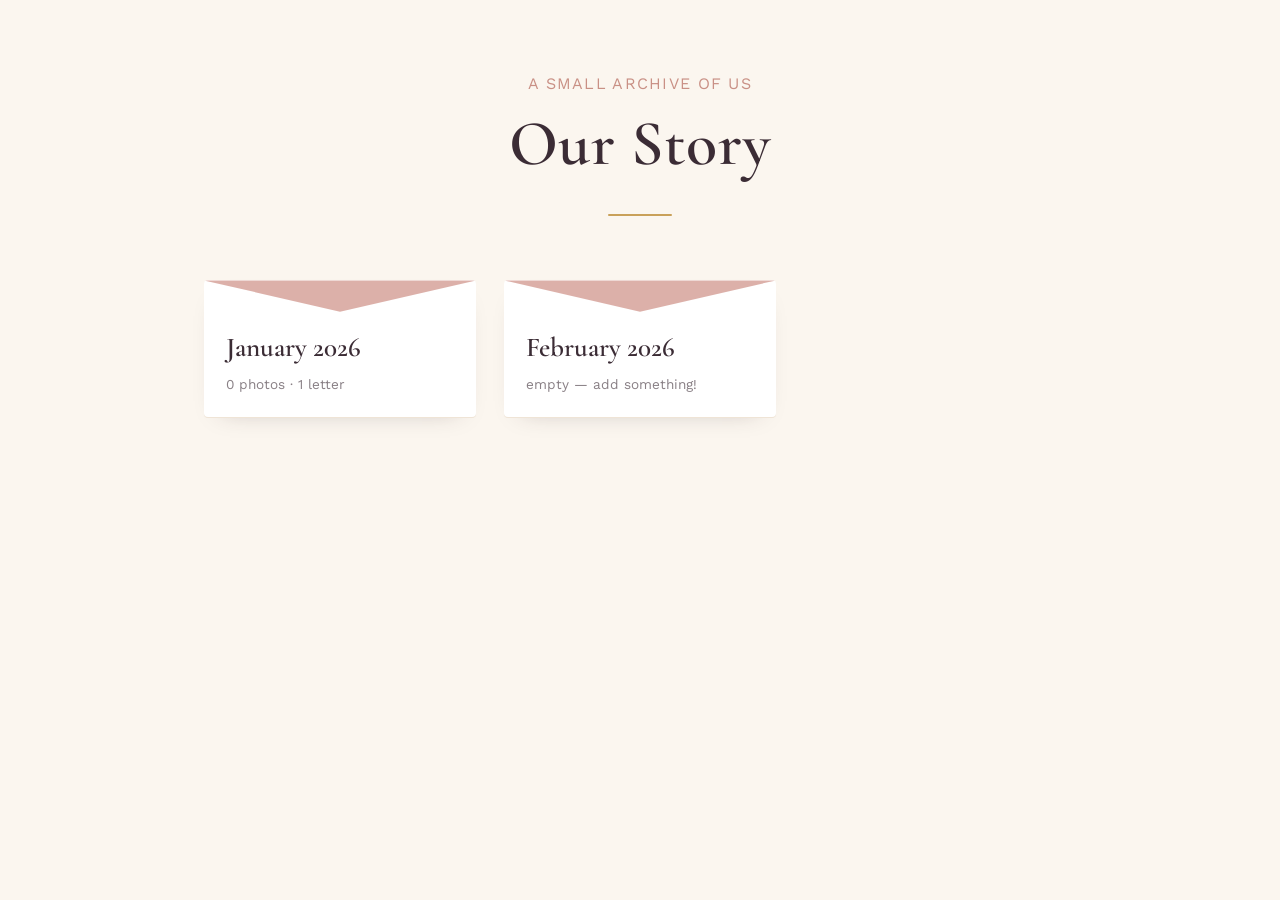
==== index.html @ 0b45001c "Add site files" ====
<!DOCTYPE html>
<html lang="en">
<head>
  <meta charset="UTF-8" />
  <meta name="viewport" content="width=device-width, initial-scale=1.0" />
  <title>Our Story</title>
  <link rel="preconnect" href="https://fonts.googleapis.com">
  <link href="https://fonts.googleapis.com/css2?family=Cormorant+Garamond:wght@500;600;700&family=Work+Sans:wght@400;500;600&display=swap" rel="stylesheet">
  <link rel="stylesheet" href="style.css" />
</head>
<body>

  <header class="site-header">
    <div class="subtitle">a small archive of us</div>
    <h1>Our Story</h1>
    <div class="rule"></div>
  </header>

  <main id="month-grid" class="month-grid">
    <!-- filled in by script.js -->
  </main>

  <script src="data.js"></script>
  <script src="script.js"></script>
</body>
</html>
---- style.css ----
/* ---------- Design tokens ---------- */
:root {
  --paper: #FBF6EF;
  --paper-shadow: #EFE4D6;
  --ink: #3B2C35;
  --rose: #D9A8A0;
  --rose-deep: #C17F73;
  --sage: #8A9B7E;
  --gold: #C9A15A;

  --font-display: 'Cormorant Garamond', Georgia, serif;
  --font-body: 'Work Sans', -apple-system, sans-serif;
}

* { box-sizing: border-box; }

body {
  margin: 0;
  background: var(--paper);
  color: var(--ink);
  font-family: var(--font-body);
  line-height: 1.5;
}

a { color: inherit; }

/* ---------- Header ---------- */
.site-header {
  text-align: center;
  padding: 4.5rem 1.5rem 3rem;
}

.site-header h1 {
  font-family: var(--font-display);
  font-weight: 600;
  font-size: clamp(2.4rem, 6vw, 4rem);
  margin: 0 0 0.4rem;
  letter-spacing: 0.01em;
}

.site-header .subtitle {
  font-size: 1rem;
  letter-spacing: 0.08em;
  text-transform: uppercase;
  color: var(--rose-deep);
  opacity: 0.85;
}

.site-header .rule {
  width: 64px;
  height: 2px;
  background: var(--gold);
  margin: 1.4rem auto 0;
  border-radius: 2px;
}

/* ---------- Month grid (the "envelopes") ---------- */
.month-grid {
  max-width: 920px;
  margin: 0 auto;
  padding: 1rem 1.5rem 5rem;
  display: grid;
  grid-template-columns: repeat(auto-fill, minmax(220px, 1fr));
  gap: 1.75rem;
}

.month-card {
  position: relative;
  display: block;
  background: #fff;
  border-radius: 4px;
  padding: 1.6rem 1.4rem 1.4rem;
  text-decoration: none;
  color: var(--ink);
  box-shadow: 0 1px 0 var(--paper-shadow), 0 10px 24px -18px rgba(59,44,53,0.35);
  transition: transform 0.25s ease, box-shadow 0.25s ease;
  overflow: hidden;
}

.month-card::before {
  /* the envelope flap */
  content: "";
  position: absolute;
  top: 0; left: 0; right: 0;
  height: 46px;
  background: var(--rose);
  clip-path: polygon(0 0, 50% 68%, 100% 0);
  opacity: 0.9;
}

.month-card:hover {
  transform: translateY(-4px);
  box-shadow: 0 1px 0 var(--paper-shadow), 0 16px 30px -16px rgba(59,44,53,0.4);
}

.month-card .month-label {
  position: relative;
  z-index: 1;
  font-family: var(--font-display);
  font-size: 1.7rem;
  font-weight: 600;
  margin: 1.4rem 0 0.3rem;
}

.month-card .month-meta {
  position: relative;
  z-index: 1;
  font-size: 0.85rem;
  color: var(--ink);
  opacity: 0.6;
}

.empty-state {
  text-align: center;
  padding: 3rem 1.5rem;
  opacity: 0.65;
  font-style: italic;
  font-family: var(--font-display);
  font-size: 1.3rem;
}

/* ---------- Month detail page ---------- */
.back-link {
  display: inline-block;
  margin: 2rem 0 0 2rem;
  font-size: 0.9rem;
  color: var(--rose-deep);
  text-decoration: none;
}
.back-link:hover { text-decoration: underline; }

.month-page-header {
  text-align: center;
  padding: 1.5rem 1.5rem 2.5rem;
}
.month-page-header h2 {
  font-family: var(--font-display);
  font-size: clamp(2rem, 5vw, 3.2rem);
  margin: 0;
}

.section-label {
  max-width: 900px;
  margin: 0 auto;
  padding: 0 1.5rem;
  font-size: 0.8rem;
  letter-spacing: 0.1em;
  text-transform: uppercase;
  color: var(--sage);
  font-weight: 600;
}

.photo-grid {
  max-width: 900px;
  margin: 0.8rem auto 3rem;
  padding: 0 1.5rem;
  display: grid;
  grid-template-columns: repeat(auto-fill, minmax(200px, 1fr));
  gap: 1rem;
}

.photo-grid img {
  width: 100%;
  aspect-ratio: 4 / 5;
  object-fit: cover;
  border-radius: 3px;
  box-shadow: 0 8px 20px -14px rgba(59,44,53,0.5);
  background: var(--paper-shadow);
}

.letters-list {
  max-width: 700px;
  margin: 0.8rem auto 4rem;
  padding: 0 1.5rem;
  display: flex;
  flex-direction: column;
  gap: 1.5rem;
}

.letter-card {
  background: #fff;
  border-left: 3px solid var(--rose);
  padding: 1.6rem 1.8rem;
  border-radius: 2px;
  box-shadow: 0 1px 0 var(--paper-shadow);
  white-space: pre-wrap;
  font-family: var(--font-display);
  font-size: 1.15rem;
  line-height: 1.7;
}

.no-content {
  text-align: center;
  opacity: 0.55;
  font-style: italic;
  padding: 1rem 1.5rem 2.5rem;
}
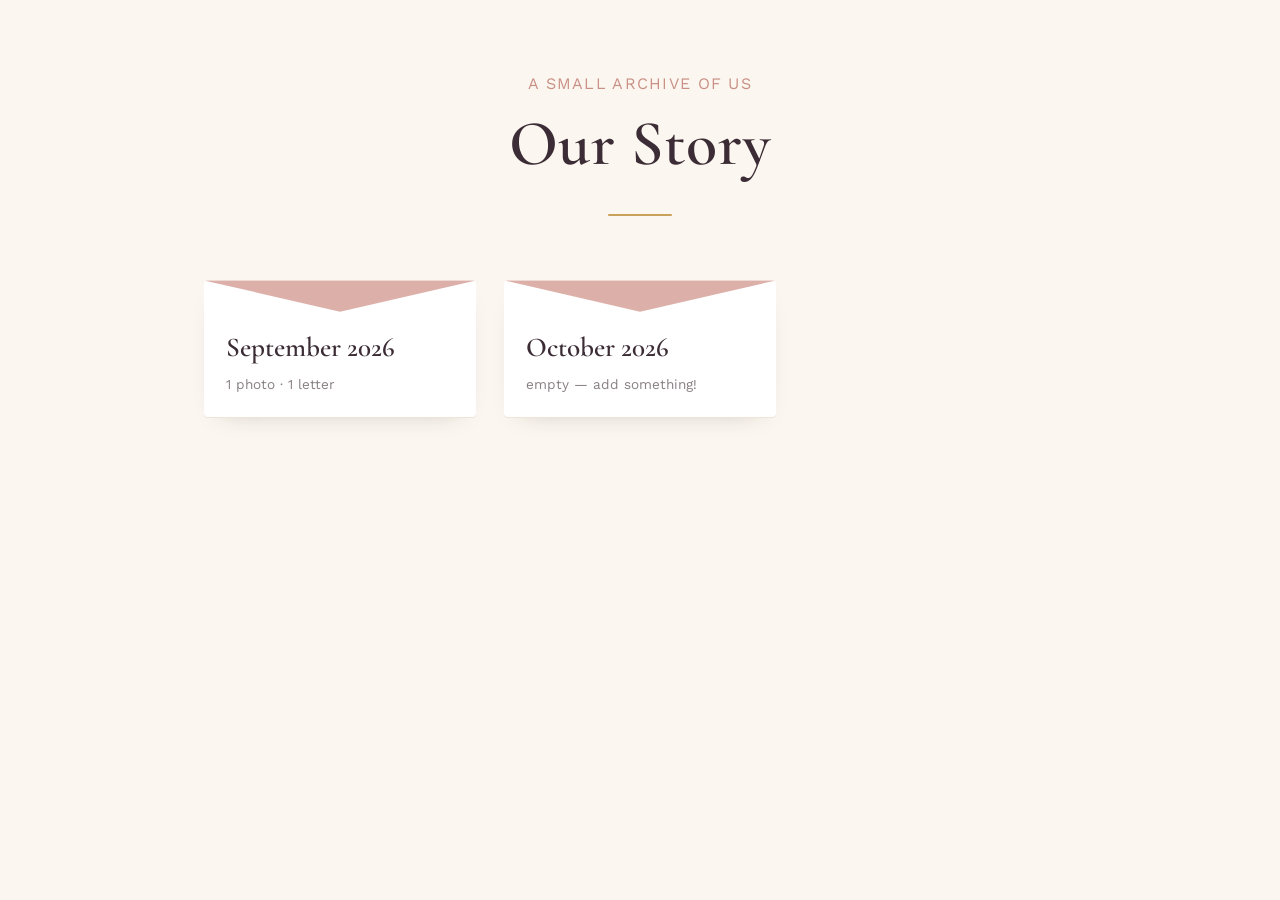
==== commit b12cb323: "changed name or title" ====
--- a/index.html
+++ b/index.html
@@ -3,7 +3,7 @@
 <head>
   <meta charset="UTF-8" />
   <meta name="viewport" content="width=device-width, initial-scale=1.0" />
-  <title>Our Story</title>
+  <title>Vhera and Charles Memos</title>
   <link rel="preconnect" href="https://fonts.googleapis.com">
   <link href="https://fonts.googleapis.com/css2?family=Cormorant+Garamond:wght@500;600;700&family=Work+Sans:wght@400;500;600&display=swap" rel="stylesheet">
   <link rel="stylesheet" href="style.css" />
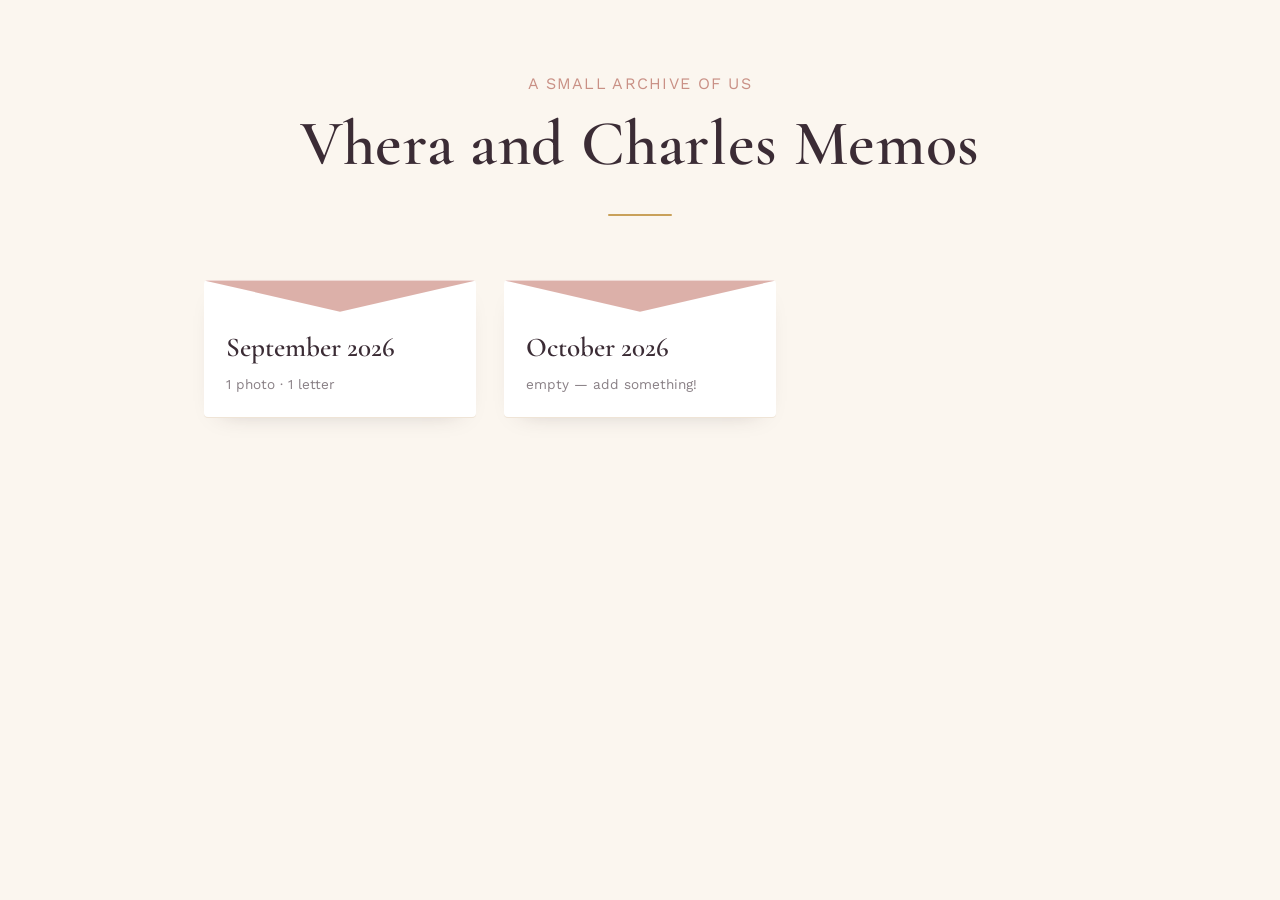
==== commit 51cbaf20: "rename" ====
--- a/index.html
+++ b/index.html
@@ -12,7 +12,7 @@
 
   <header class="site-header">
     <div class="subtitle">a small archive of us</div>
-    <h1>Our Story</h1>
+    <h1>Vhera and Charles Memos</h1>
     <div class="rule"></div>
   </header>
 
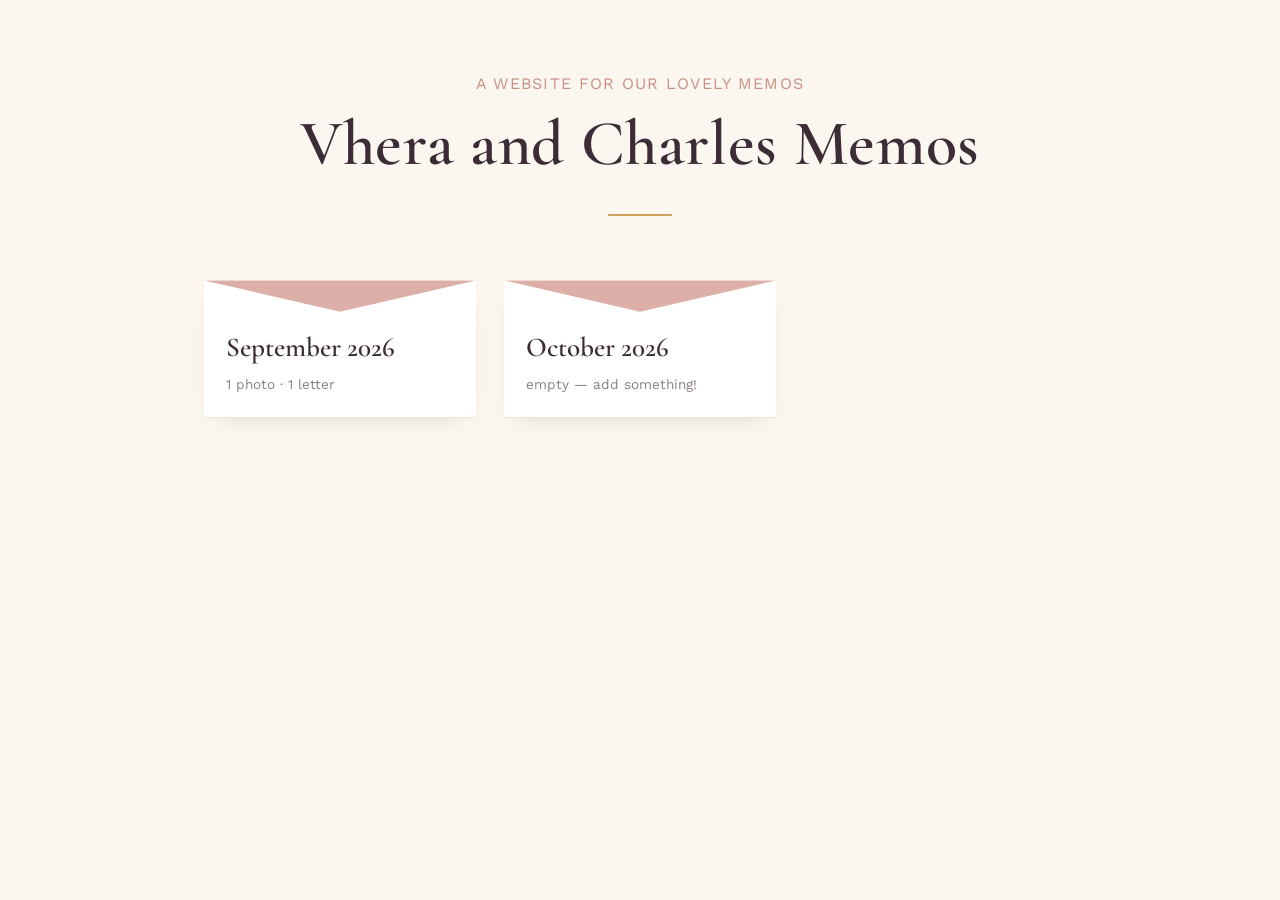
==== commit 219f75c9: "changed name" ====
--- a/index.html
+++ b/index.html
@@ -11,7 +11,7 @@
 <body>
 
   <header class="site-header">
-    <div class="subtitle">a small archive of us</div>
+    <div class="subtitle">A website for our lovely memos</div>
     <h1>Vhera and Charles Memos</h1>
     <div class="rule"></div>
   </header>
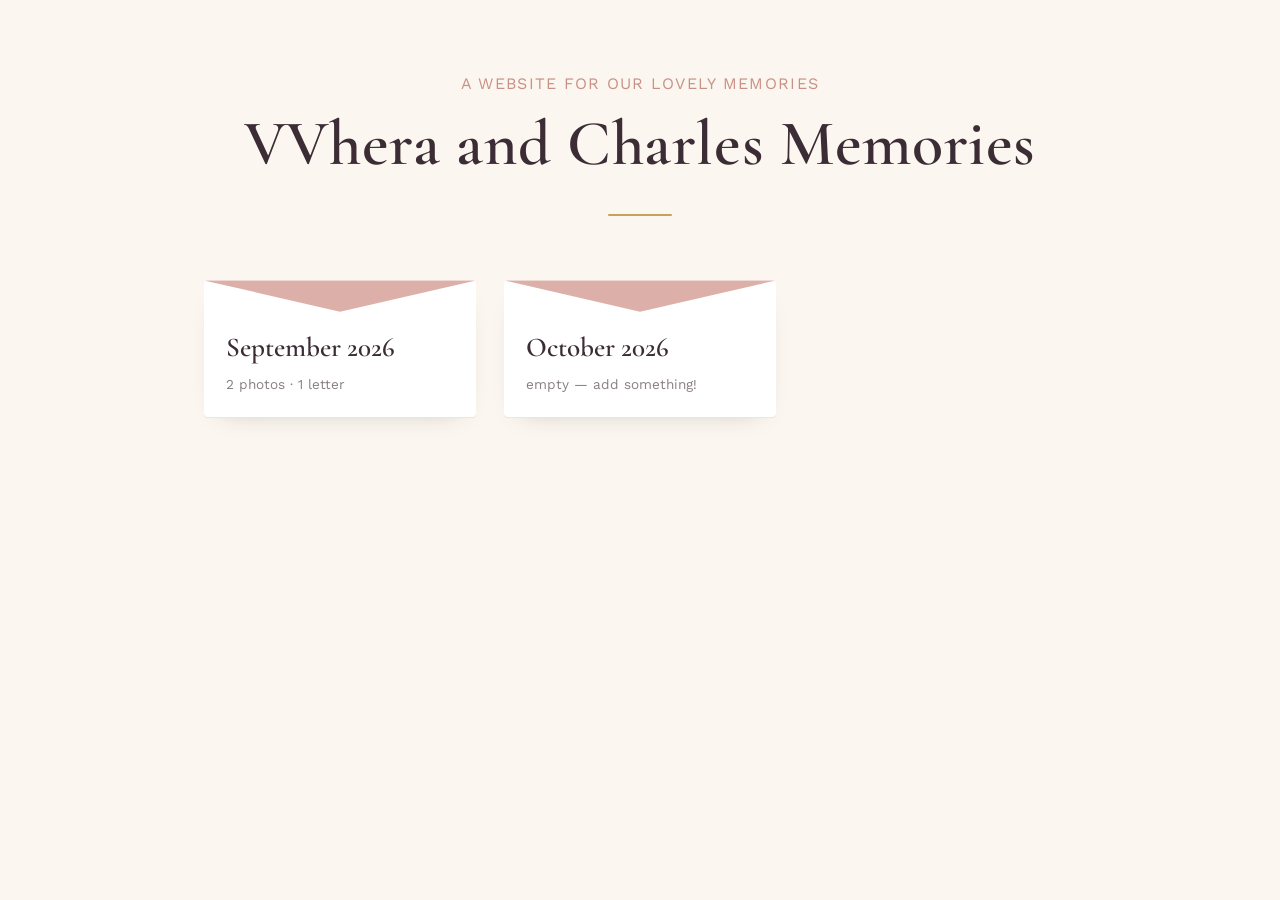
==== commit 524d345f: "changed name of website" ====
--- a/index.html
+++ b/index.html
@@ -3,7 +3,7 @@
 <head>
   <meta charset="UTF-8" />
   <meta name="viewport" content="width=device-width, initial-scale=1.0" />
-  <title>Vhera and Charles Memos</title>
+  <title>Vhera and Charles Memories</title>
   <link rel="preconnect" href="https://fonts.googleapis.com">
   <link href="https://fonts.googleapis.com/css2?family=Cormorant+Garamond:wght@500;600;700&family=Work+Sans:wght@400;500;600&display=swap" rel="stylesheet">
   <link rel="stylesheet" href="style.css" />
@@ -11,8 +11,8 @@
 <body>
 
   <header class="site-header">
-    <div class="subtitle">A website for our lovely memos</div>
-    <h1>Vhera and Charles Memos</h1>
+    <div class="subtitle">A website for our lovely memories</div>
+    <h1>VVhera and Charles Memories</h1>
     <div class="rule"></div>
   </header>
 
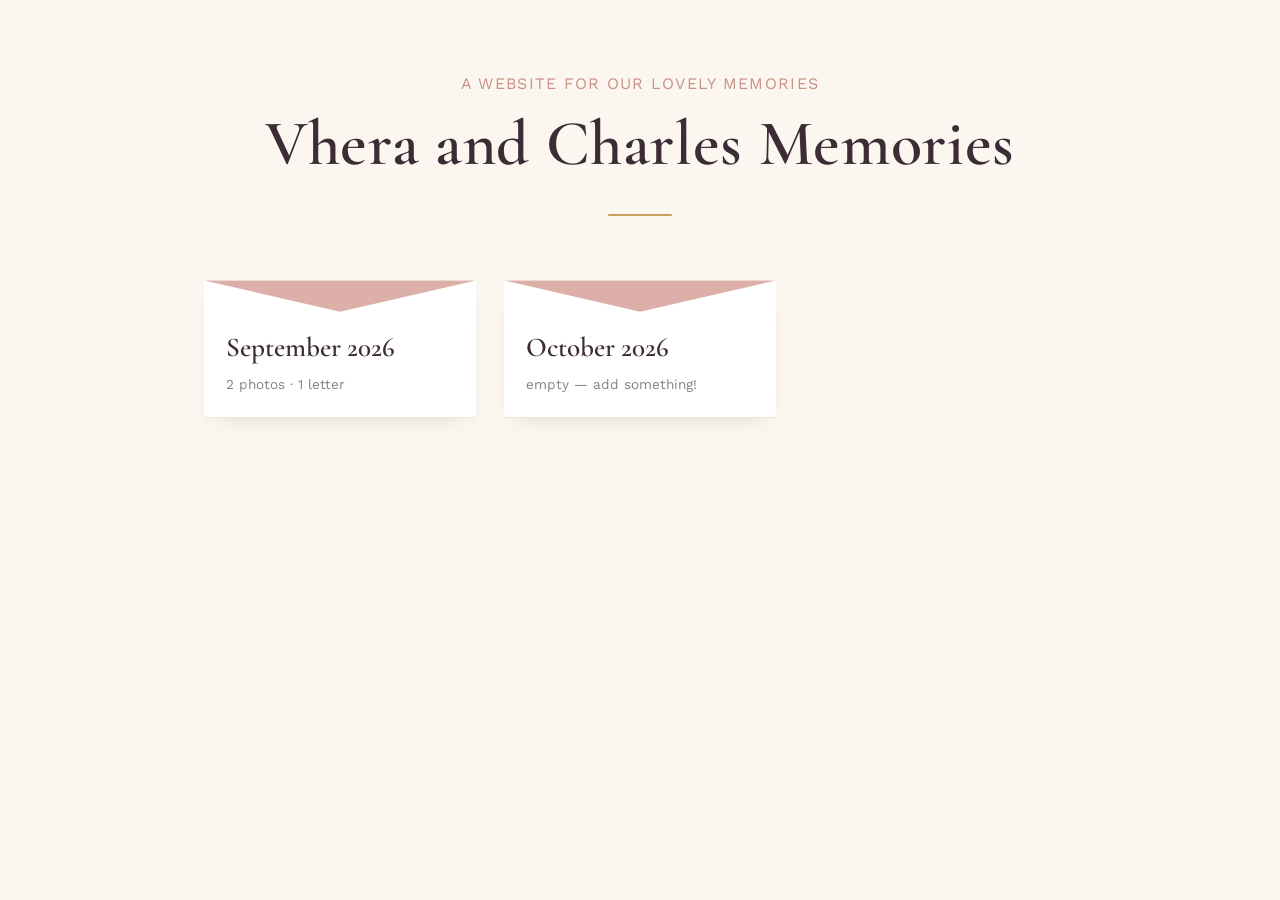
==== commit 334c6339: "fixed name of title" ====
--- a/index.html
+++ b/index.html
@@ -12,7 +12,7 @@
 
   <header class="site-header">
     <div class="subtitle">A website for our lovely memories</div>
-    <h1>VVhera and Charles Memories</h1>
+    <h1>Vhera and Charles Memories</h1>
     <div class="rule"></div>
   </header>
 
